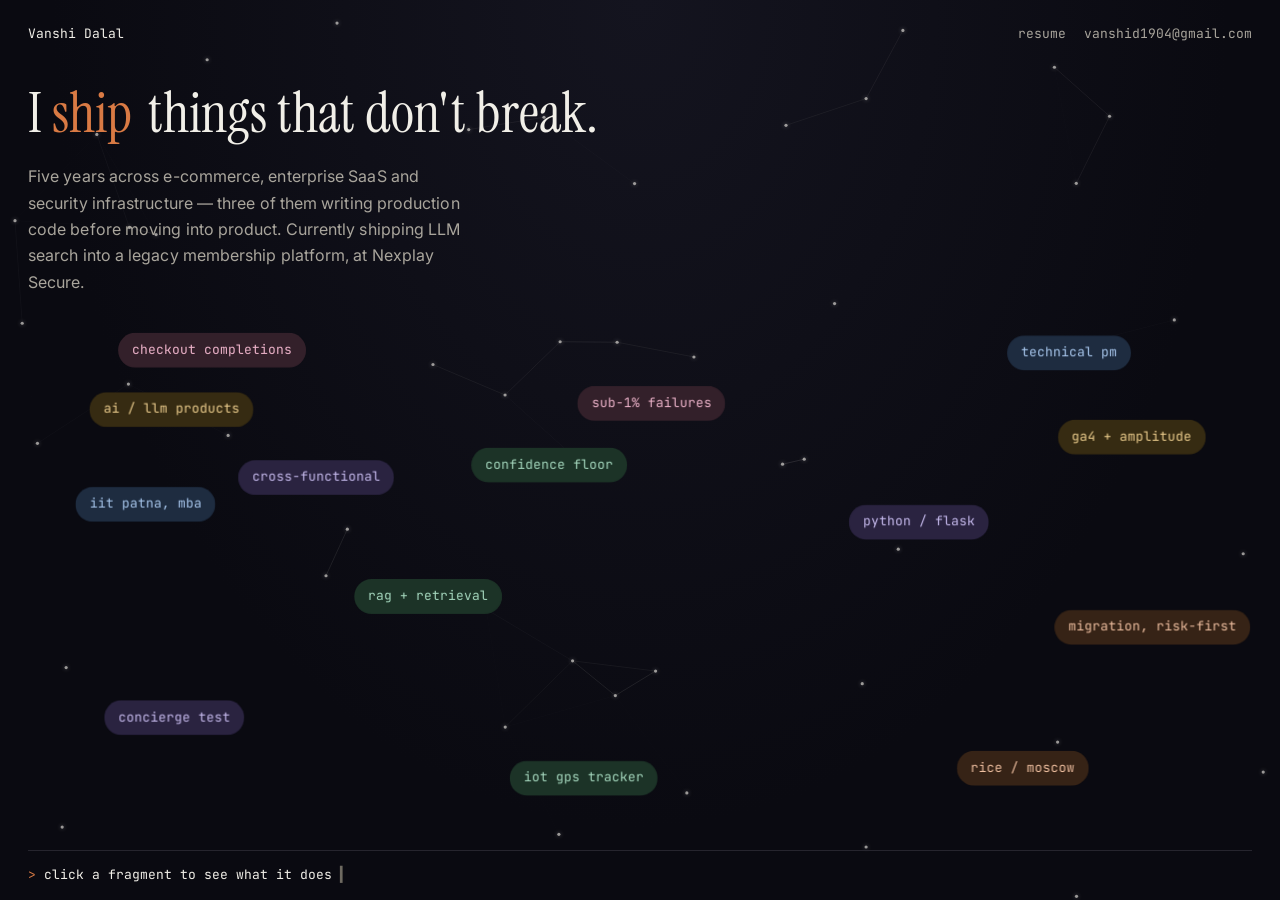
==== index.html @ c05b02e8 "portfolio added" ====
<!DOCTYPE html>
<html lang="en">
<head>
<meta charset="UTF-8" />
<meta name="viewport" content="width=device-width, initial-scale=1.0" />
<meta name="color-scheme" content="dark" />
<meta name="theme-color" content="#0A0A11" />
<link rel="icon" href="favicon.svg" type="image/svg+xml" />
<link rel="icon" href="favicon-32.png" sizes="32x32" type="image/png" />
<link rel="icon" href="favicon-16.png" sizes="16x16" type="image/png" />
<link rel="apple-touch-icon" href="apple-touch-icon.png" />
<title>Vanshi Dalal — Technical Product Manager</title>
<meta name="description" content="Vanshi Dalal is a technical product manager working across e-commerce, enterprise SaaS and security infrastructure, currently shipping LLM search into a legacy membership platform." />
<link rel="canonical" href="https://vanshid.space/" />
<meta property="og:type" content="website" />
<meta property="og:title" content="Vanshi Dalal — Technical Product Manager" />
<meta property="og:description" content="Five years across e-commerce, enterprise SaaS and security infrastructure. Currently shipping LLM search into a legacy membership platform." />
<meta property="og:url" content="https://vanshid.space/" />
<meta name="twitter:card" content="summary" />
<meta name="twitter:title" content="Vanshi Dalal — Technical Product Manager" />
<meta name="twitter:description" content="Five years across e-commerce, enterprise SaaS and security infrastructure. Currently shipping LLM search into a legacy membership platform." />
<link rel="preconnect" href="https://fonts.googleapis.com">
<link rel="preconnect" href="https://fonts.gstatic.com" crossorigin>
<link href="https://fonts.googleapis.com/css2?family=Instrument+Serif:ital@0;1&family=Inter:wght@400;500&family=JetBrains+Mono:wght@400;500&display=swap" rel="stylesheet">
<link rel="stylesheet" href="style.css">
</head>
<body>

<canvas id="bg-field" aria-hidden="true"></canvas>

<header class="page">

  <nav class="nav">
    <span class="wordmark">Vanshi Dalal</span>
    <span class="nav-links">
      <a class="nav-link" href="Vanshi_Dalal_Resume.pdf" target="_blank" rel="noopener">resume</a>
      <a class="nav-link" href="mailto:vanshid1904@gmail.com">vanshid1904@gmail.com</a>
    </span>
  </nav>

  <div class="headline">
    <h1>I <span id="cycle">ship</span> <br class="mobile-break">things that don't break.</h1>
    <p class="sub">Five years across e-commerce, enterprise SaaS and security infrastructure — three of them writing production code before moving into product. Currently shipping LLM search into a legacy membership platform, at Nexplay Secure.</p>
  </div>

  <div class="stage" id="stage" aria-label="Drag or click a fragment to read more"></div>

  <div class="console" id="console">
    <span class="console-prompt">&gt;</span>
    <span id="console-text">click a fragment to see what it does</span>
    <span class="cursor">▍</span>
  </div>

</header>

<script src="script.js"></script>
</body>
</html>
---- style.css ----
:root{
  --bg: #0A0A11;
  --bg-glow: #14141F;
  --ink: #F1EFE8;
  --ink-soft: #A9A59C;
  --ink-faint: #6E6A61;
  --line: #26252E;
  --line-strong: #37363F;
  --accent: #D97A44;

  --chip-1-bg: #2A2340; --chip-1-fg: #C7BBEE;
  --chip-2-bg: #1C3327; --chip-2-fg: #A6D9BF;
  --chip-3-bg: #362316; --chip-3-fg: #EFBFA0;
  --chip-4-bg: #33202A; --chip-4-fg: #EEB4CB;
  --chip-5-bg: #1E2C40; --chip-5-fg: #A9C8EE;
  --chip-6-bg: #362B12; --chip-6-fg: #EDCE8E;

  --field-dot: rgba(241, 239, 232, 0.6);
  --field-line: rgba(241, 239, 232, 0.14);

  --serif: 'Instrument Serif', Georgia, serif;
  --sans: 'Inter', -apple-system, BlinkMacSystemFont, sans-serif;
  --mono: 'JetBrains Mono', ui-monospace, monospace;
}

*{ box-sizing: border-box; }

@media (prefers-reduced-motion: reduce){
  *{ animation-duration: 0.01ms !important; transition-duration: 0.01ms !important; }
}

html, body{ height: 100%; }
html{ overflow-x: hidden; color-scheme: dark; }
body{
  margin: 0;
  overflow-x: hidden;
  background: radial-gradient(ellipse at top, var(--bg-glow) 0%, var(--bg) 65%);
  color: var(--ink);
  font-family: var(--sans);
  font-size: 16px;
  line-height: 1.6;
  -webkit-font-smoothing: antialiased;
}

a{ color: inherit; }

#bg-field{
  position: fixed;
  inset: 0;
  z-index: 0;
  pointer-events: none;
  display: block;
}

.page{
  position: relative;
  z-index: 1;
  min-height: 100vh;
  min-height: 100dvh;
  display: flex;
  flex-direction: column;
  padding: 24px 28px 0;
  max-width: 1400px;
  width: 100%;
  margin: 0 auto;
}

.nav{
  display: flex;
  justify-content: space-between;
  align-items: center;
  font-family: var(--mono);
  font-size: 13px;
  flex-shrink: 0;
}
.wordmark{ color: var(--ink); }
.nav-links{ display: flex; align-items: center; gap: 18px; }
.nav-link{ text-decoration: none; color: var(--ink-soft); }
.nav-link:hover{ color: var(--ink); }
.nav-link:focus-visible{ outline: 1.5px solid var(--ink); outline-offset: 3px; }

.headline{
  margin-top: 36px;
  max-width: 640px;
  flex-shrink: 0;
}
.headline h1{
  font-family: var(--serif);
  font-weight: 400;
  margin: 0;
  font-size: clamp(34px, 5.8vw, 56px);
  line-height: 1.15;
  letter-spacing: 0;
}
#cycle{
  display: inline-block;
  text-align: left;
  white-space: nowrap;
  color: var(--accent);
  transition: opacity 0.25s ease;
}
.mobile-break{ display: none; }
.sub{
  font-size: 16px;
  line-height: 1.65;
  letter-spacing: 0.005em;
  color: var(--ink-soft);
  max-width: 440px;
  margin: 18px 0 0;
}

.stage{
  position: relative;
  flex: 1;
  min-height: 320px;
  margin-top: 18px;
}

.console{
  flex-shrink: 0;
  border-top: 0.5px solid var(--line);
  padding: 14px 0;
  font-family: var(--mono);
  font-size: 13px;
  color: var(--ink-soft);
  display: flex;
  align-items: baseline;
  gap: 8px;
}
.console-prompt{ color: var(--accent); }
#console-text{ color: var(--ink); }
.cursor{
  color: var(--ink-faint);
  animation: blink 1.1s steps(1) infinite;
}
@keyframes blink{ 50%{ opacity: 0; } }

.frag{
  position: absolute;
  padding: 7px 14px;
  border-radius: 999px;
  font-family: var(--mono);
  font-size: 13px;
  white-space: nowrap;
  cursor: grab;
  user-select: none;
  -webkit-touch-callout: none;
  touch-action: none;
  z-index: 4;
  will-change: transform;
}
.frag:active{ cursor: grabbing; }
.frag:focus-visible{ outline: 1.5px solid var(--ink); outline-offset: 2px; }
.frag.is-active{ box-shadow: 0 0 0 1.5px var(--ink) inset; z-index: 5; }

@media (max-width: 560px){
  .page{ padding: 20px 20px 0; }
  .nav{ flex-wrap: wrap; row-gap: 6px; }
  .nav-links{ flex-wrap: wrap; gap: 12px; }
  .headline{ margin-top: 28px; }
  .stage{ min-height: 360px; }
  .frag{ font-size: 12.5px; padding: 6px 12px; }
  .mobile-break{ display: inline; }
}

@media (max-width: 380px){
  .frag{
    white-space: normal;
    max-width: 58vw;
    line-height: 1.3;
    text-align: center;
  }
}
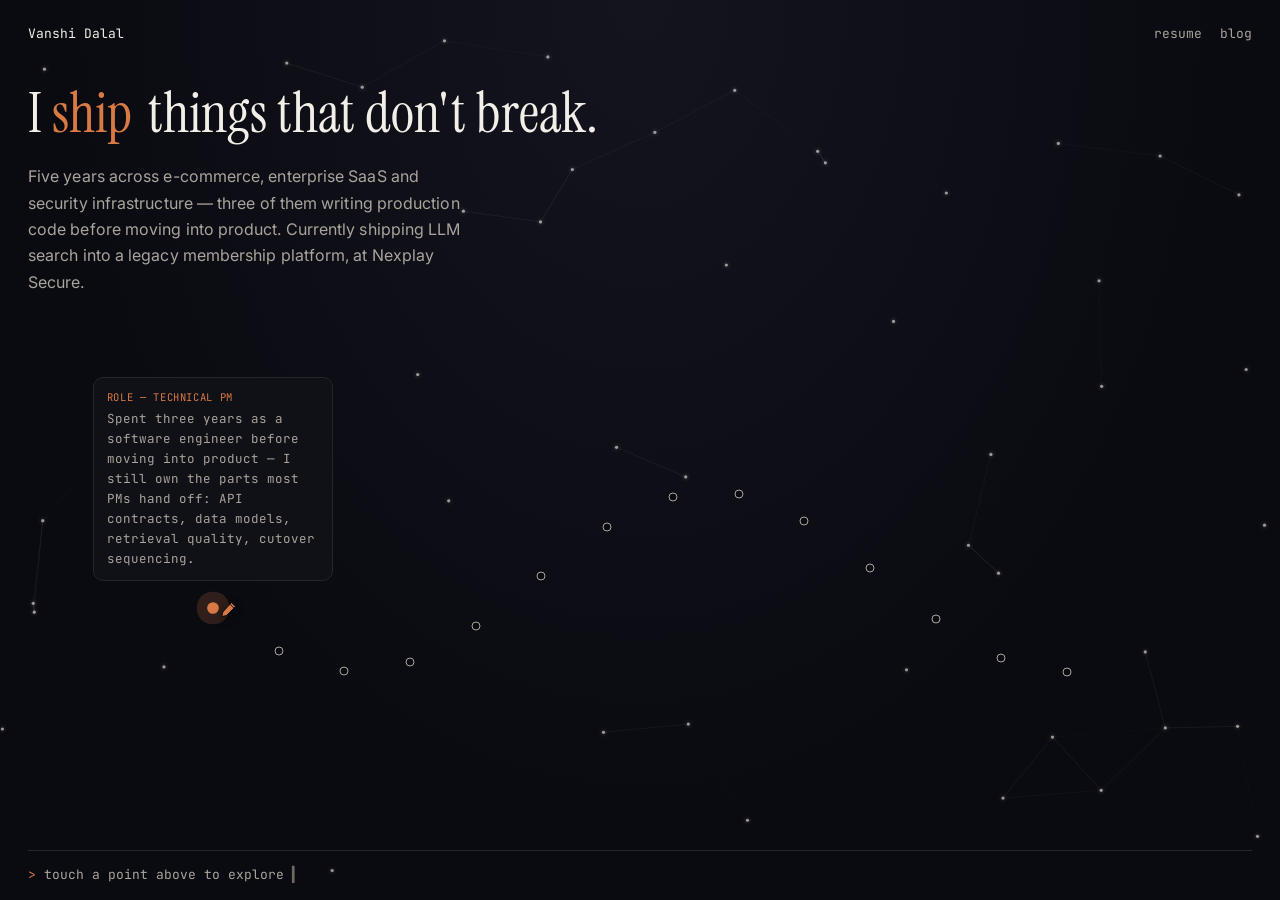
==== commit af18b709: "new ui added" ====
--- a/index.html
+++ b/index.html
@@ -22,7 +22,7 @@
 <link rel="preconnect" href="https://fonts.googleapis.com">
 <link rel="preconnect" href="https://fonts.gstatic.com" crossorigin>
 <link href="https://fonts.googleapis.com/css2?family=Instrument+Serif:ital@0;1&family=Inter:wght@400;500&family=JetBrains+Mono:wght@400;500&display=swap" rel="stylesheet">
-<link rel="stylesheet" href="style.css">
+<link rel="stylesheet" href="style.css?v=6">
 </head>
 <body>
 
@@ -34,7 +34,7 @@
     <span class="wordmark">Vanshi Dalal</span>
     <span class="nav-links">
       <a class="nav-link" href="Vanshi_Dalal_Resume.pdf" target="_blank" rel="noopener">resume</a>
-      <a class="nav-link" href="mailto:vanshid1904@gmail.com">vanshid1904@gmail.com</a>
+      <a class="nav-link" href="blog.html">blog</a>
     </span>
   </nav>
 
@@ -43,16 +43,27 @@
     <p class="sub">Five years across e-commerce, enterprise SaaS and security infrastructure — three of them writing production code before moving into product. Currently shipping LLM search into a legacy membership platform, at Nexplay Secure.</p>
   </div>
 
-  <div class="stage" id="stage" aria-label="Drag or click a fragment to read more"></div>
+  <div class="replay-stage" id="replay-stage" aria-label="Drag the scrubber below to move through her career">
+    <div class="replay-cursor" id="replay-cursor" aria-hidden="true">
+      <svg viewBox="0 0 20 20" fill="none">
+        <path d="M13.4 2.6l4 4-9 9-4.6 1 1-4.6z" fill="#D97A44" stroke="#0A0A11" stroke-width="1" stroke-linejoin="round"/>
+        <path d="M11.9 4.1l4 4" stroke="#0A0A11" stroke-width="1"/>
+      </svg>
+    </div>
+    <div class="replay-card" id="replay-card">
+      <span class="replay-card-tag" id="replay-card-tag"></span>
+      <span id="replay-card-text"></span>
+    </div>
+  </div>
 
-  <div class="console" id="console">
+  <div class="console">
     <span class="console-prompt">&gt;</span>
-    <span id="console-text">click a fragment to see what it does</span>
+    <span>touch a point above to explore</span>
     <span class="cursor">▍</span>
   </div>
 
 </header>
 
-<script src="script.js"></script>
+<script src="script.js?v=8"></script>
 </body>
 </html>
--- a/style.css
+++ b/style.css
@@ -109,11 +109,69 @@
   margin: 18px 0 0;
 }
 
-.stage{
+/* ---------- session replay: touch the dots directly, no separate scrubber ---------- */
+.replay-stage{
   position: relative;
   flex: 1;
   min-height: 320px;
   margin-top: 18px;
+  cursor: pointer;
+  touch-action: none; /* we handle the drag ourselves; stops the page from scrolling under the finger */
+  -webkit-user-select: none;
+  user-select: none;
+}
+
+.replay-node{
+  position: absolute;
+  width: 9px; height: 9px;
+  border-radius: 50%;
+  background: var(--bg);
+  border: 1.5px solid var(--ink-soft);
+  transform: translate(-50%, -50%);
+  transition: background 0.2s ease, border-color 0.2s ease, box-shadow 0.2s ease, transform 0.2s ease;
+  pointer-events: none;
+}
+.replay-node.active{
+  background: var(--accent);
+  border-color: var(--accent);
+  box-shadow: 0 0 0 8px rgba(217, 122, 68, 0.18);
+  transform: translate(-50%, -50%) scale(1.3);
+}
+
+.replay-cursor{
+  position: absolute;
+  width: 20px; height: 20px;
+  z-index: 5;
+  pointer-events: none;
+  transition: left 0.05s linear, top 0.05s linear;
+}
+.replay-cursor svg{ width: 100%; height: 100%; filter: drop-shadow(0 2px 4px rgba(0,0,0,0.5)); }
+
+.replay-card{
+  position: absolute;
+  width: 240px;
+  background: #101017;
+  border: 1px solid var(--line);
+  border-radius: 10px;
+  padding: 11px 13px;
+  font-family: var(--mono);
+  font-size: 12.5px;
+  line-height: 1.6;
+  color: var(--ink-soft);
+  opacity: 0;
+  transition: opacity 0.25s ease;
+  transform: translate(-50%, 0);
+  pointer-events: none;
+  z-index: 6;
+}
+.replay-card.show{ opacity: 1; }
+.replay-card-tag{
+  display: block;
+  color: var(--accent);
+  margin-bottom: 4px;
+  font-size: 10.5px;
+  text-transform: uppercase;
+  letter-spacing: 0.06em;
 }
 
 .console{
@@ -127,47 +185,170 @@
   align-items: baseline;
   gap: 8px;
 }
-.console-prompt{ color: var(--accent); }
-#console-text{ color: var(--ink); }
+.console-prompt{ color: var(--accent); flex-shrink: 0; }
+
 .cursor{
+  flex-shrink: 0;
   color: var(--ink-faint);
   animation: blink 1.1s steps(1) infinite;
 }
 @keyframes blink{ 50%{ opacity: 0; } }
 
-.frag{
-  position: absolute;
-  padding: 7px 14px;
-  border-radius: 999px;
-  font-family: var(--mono);
-  font-size: 13px;
-  white-space: nowrap;
-  cursor: grab;
-  user-select: none;
-  -webkit-touch-callout: none;
-  touch-action: none;
-  z-index: 4;
-  will-change: transform;
-}
-.frag:active{ cursor: grabbing; }
-.frag:focus-visible{ outline: 1.5px solid var(--ink); outline-offset: 2px; }
-.frag.is-active{ box-shadow: 0 0 0 1.5px var(--ink) inset; z-index: 5; }
+@media (min-width: 1200px){
+  .replay-stage{ min-height: 420px; }
+}
 
 @media (max-width: 560px){
   .page{ padding: 20px 20px 0; }
   .nav{ flex-wrap: wrap; row-gap: 6px; }
   .nav-links{ flex-wrap: wrap; gap: 12px; }
   .headline{ margin-top: 28px; }
-  .stage{ min-height: 360px; }
-  .frag{ font-size: 12.5px; padding: 6px 12px; }
-  .mobile-break{ display: inline; }
-}
-
-@media (max-width: 380px){
-  .frag{
-    white-space: normal;
-    max-width: 58vw;
-    line-height: 1.3;
-    text-align: center;
-  }
-}
+  .replay-stage{ min-height: 360px; }
+  .replay-card{ width: 190px; font-size: 11px; padding: 9px 11px; }
+  .console{ font-size: 12px; }
+}
+
+.site-footer{
+  flex-shrink: 0;
+  border-top: 0.5px solid var(--line);
+  padding: 18px 0 28px;
+  display: flex;
+  justify-content: space-between;
+  align-items: center;
+  flex-wrap: wrap;
+  gap: 14px;
+}
+.footer-note{
+  font-family: var(--mono);
+  font-size: 12.5px;
+  color: var(--ink-faint);
+}
+.coffee-link{
+  display: flex;
+  align-items: center;
+  gap: 8px;
+  font-family: var(--mono);
+  font-size: 13px;
+  color: var(--ink-soft);
+  text-decoration: none;
+  border: 1px solid var(--line-strong);
+  border-radius: 999px;
+  padding: 8px 16px;
+  transition: color 0.15s ease, border-color 0.15s ease;
+}
+.coffee-link:hover{ color: var(--ink); border-color: var(--ink-faint); }
+.coffee-link svg{ width: 14px; height: 14px; flex-shrink: 0; }
+
+/* ---------- blog page ---------- */
+.blog-page{
+  position: relative;
+  z-index: 1;
+  min-height: 100vh;
+  min-height: 100dvh;
+  display: flex;
+  flex-direction: column;
+  padding: 24px 28px 0;
+  max-width: 1080px;
+  width: 100%;
+  margin: 0 auto;
+}
+.blog-hero{ margin-top: 64px; max-width: 640px; }
+.blog-hero h1{
+  font-family: var(--serif);
+  font-weight: 400;
+  margin: 0;
+  font-size: clamp(40px, 7vw, 68px);
+  line-height: 1.05;
+}
+.blog-hero p{
+  color: var(--ink-soft);
+  margin: 18px 0 0;
+  max-width: 460px;
+  font-size: 17px;
+}
+.blog-section{ margin-top: 88px; }
+.blog-eyebrow{
+  display: block;
+  font-family: var(--mono);
+  font-size: 11px;
+  letter-spacing: 0.12em;
+  text-transform: uppercase;
+  margin-bottom: 10px;
+}
+.blog-eyebrow.ai{ color: var(--chip-5-fg); }
+.blog-eyebrow.sec{ color: var(--chip-2-fg); }
+.blog-eyebrow.pm{ color: var(--chip-6-fg); }
+.blog-section-head h2{
+  font-family: var(--serif);
+  font-weight: 400;
+  font-size: clamp(26px, 3.4vw, 34px);
+  margin: 0 0 40px;
+}
+
+.blog-grid{
+  display: grid;
+  grid-template-columns: repeat(2, minmax(0, 1fr));
+  column-gap: 40px;
+  row-gap: 56px;
+}
+.blog-card{
+  display: block;
+  text-decoration: none;
+  color: inherit;
+}
+.blog-thumb{
+  display: block;
+  width: 100%;
+  aspect-ratio: 16 / 10;
+  border-radius: 16px;
+  object-fit: cover;
+  background: var(--bg-glow);
+  margin-bottom: 20px;
+  transition: transform 0.35s cubic-bezier(.2,.7,.3,1);
+}
+.blog-card:hover .blog-thumb{ transform: scale(1.015); }
+.blog-thumb.placeholder{
+  display: flex;
+  align-items: center;
+  justify-content: center;
+}
+.blog-thumb.placeholder svg{ width: 34%; height: 34%; opacity: 0.9; }
+.blog-thumb.placeholder.ai{ background: linear-gradient(150deg, var(--chip-5-bg), #101826); color: var(--chip-5-fg); }
+.blog-thumb.placeholder.sec{ background: linear-gradient(150deg, var(--chip-2-bg), #0f1a14); color: var(--chip-2-fg); }
+.blog-thumb.placeholder.pm{ background: linear-gradient(150deg, var(--chip-6-bg), #1c1608); color: var(--chip-6-fg); }
+.blog-card-title{
+  display: block;
+  font-family: var(--serif);
+  font-size: 24px;
+  line-height: 1.25;
+  color: var(--ink);
+  transition: color 0.15s ease;
+}
+.blog-card:hover .blog-card-title{ color: var(--accent); }
+.blog-card-excerpt{
+  display: block;
+  font-size: 14px;
+  color: var(--ink-soft);
+  margin-top: 10px;
+  overflow: hidden;
+  text-overflow: ellipsis;
+  display: -webkit-box;
+  -webkit-line-clamp: 2;
+  -webkit-box-orient: vertical;
+}
+.blog-card-meta{
+  display: block;
+  font-family: var(--mono);
+  font-size: 11px;
+  letter-spacing: 0.04em;
+  text-transform: uppercase;
+  color: var(--ink-faint);
+  margin-top: 14px;
+}
+
+@media (max-width: 720px){
+  .blog-page{ padding: 20px 20px 0; }
+  .blog-hero{ margin-top: 36px; }
+  .blog-section{ margin-top: 60px; }
+  .blog-grid{ grid-template-columns: 1fr; row-gap: 44px; }
+}
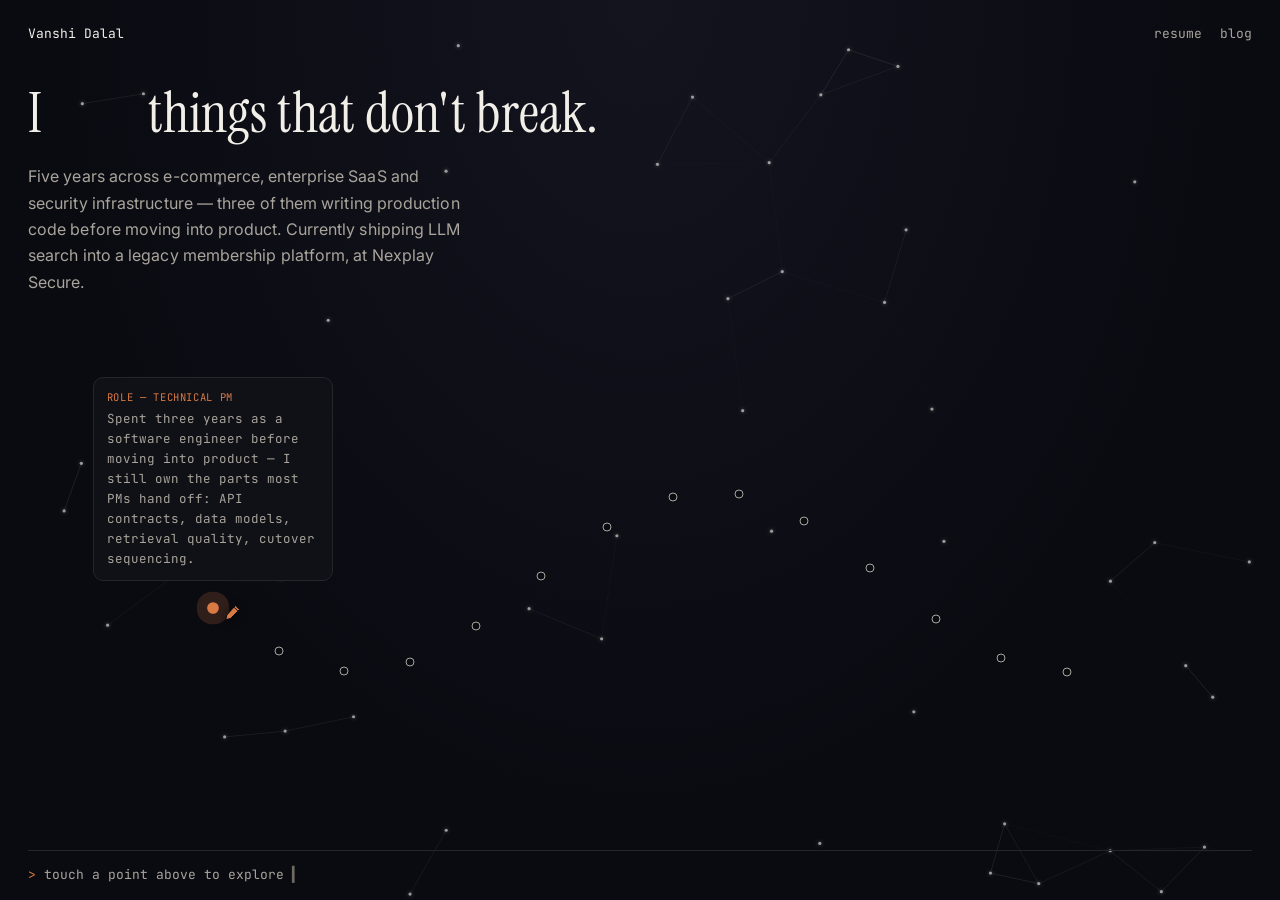
==== commit ff126616: "wip:changes" ====
--- a/index.html
+++ b/index.html
@@ -64,6 +64,6 @@
 
 </header>
 
-<script src="script.js?v=8"></script>
+<script src="script.js?v=9"></script>
 </body>
 </html>
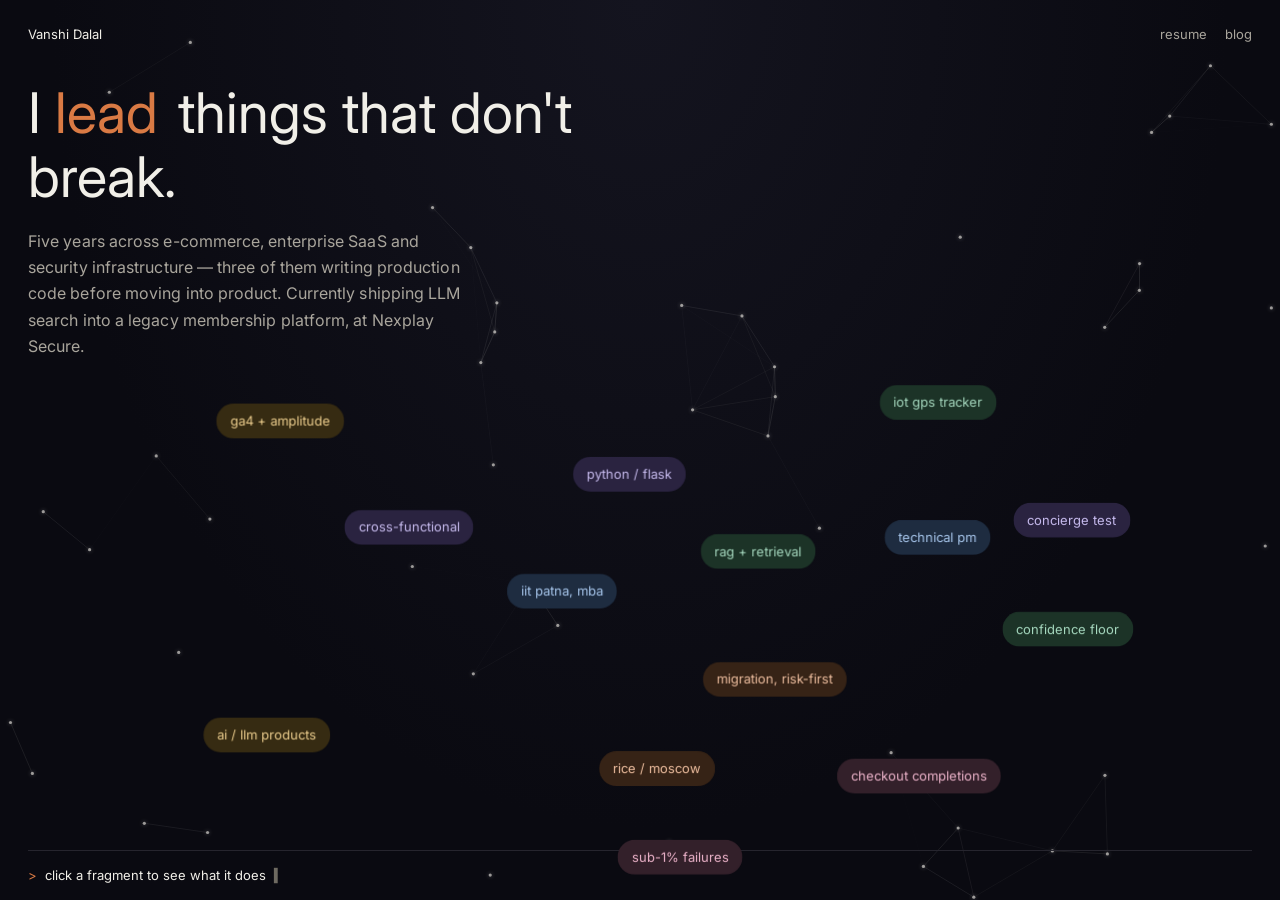
==== commit 2e6dd754: "reverted fragments" ====
--- a/index.html
+++ b/index.html
@@ -22,7 +22,7 @@
 <link rel="preconnect" href="https://fonts.googleapis.com">
 <link rel="preconnect" href="https://fonts.gstatic.com" crossorigin>
 <link href="https://fonts.googleapis.com/css2?family=Instrument+Serif:ital@0;1&family=Inter:wght@400;500&family=JetBrains+Mono:wght@400;500&display=swap" rel="stylesheet">
-<link rel="stylesheet" href="style.css?v=6">
+<link rel="stylesheet" href="style.css">
 </head>
 <body>
 
@@ -43,27 +43,16 @@
     <p class="sub">Five years across e-commerce, enterprise SaaS and security infrastructure — three of them writing production code before moving into product. Currently shipping LLM search into a legacy membership platform, at Nexplay Secure.</p>
   </div>
 
-  <div class="replay-stage" id="replay-stage" aria-label="Drag the scrubber below to move through her career">
-    <div class="replay-cursor" id="replay-cursor" aria-hidden="true">
-      <svg viewBox="0 0 20 20" fill="none">
-        <path d="M13.4 2.6l4 4-9 9-4.6 1 1-4.6z" fill="#D97A44" stroke="#0A0A11" stroke-width="1" stroke-linejoin="round"/>
-        <path d="M11.9 4.1l4 4" stroke="#0A0A11" stroke-width="1"/>
-      </svg>
-    </div>
-    <div class="replay-card" id="replay-card">
-      <span class="replay-card-tag" id="replay-card-tag"></span>
-      <span id="replay-card-text"></span>
-    </div>
-  </div>
+  <div class="stage" id="stage" aria-label="Drag or click a fragment to read more"></div>
 
-  <div class="console">
+  <div class="console" id="console">
     <span class="console-prompt">&gt;</span>
-    <span>touch a point above to explore</span>
+    <span id="console-text">click a fragment to see what it does</span>
     <span class="cursor">▍</span>
   </div>
 
 </header>
 
-<script src="script.js?v=9"></script>
+<script src="script.js"></script>
 </body>
 </html>
--- a/style.css
+++ b/style.css
@@ -29,7 +29,10 @@
   *{ animation-duration: 0.01ms !important; transition-duration: 0.01ms !important; }
 }
 
-html, body{ height: 100%; }
+/* no height:100% here — combined with overflow-x:hidden it makes overflow-y
+   compute to auto, turning body into a fixed-height clipped box so the page
+   can't scroll at all. .page/.blog-page already own the full-height layout
+   via min-height:100dvh. */
 html{ overflow-x: hidden; color-scheme: dark; }
 body{
   margin: 0;
@@ -69,7 +72,7 @@
   display: flex;
   justify-content: space-between;
   align-items: center;
-  font-family: var(--mono);
+  font-family: var(--sans);
   font-size: 13px;
   flex-shrink: 0;
 }
@@ -85,7 +88,7 @@
   flex-shrink: 0;
 }
 .headline h1{
-  font-family: var(--serif);
+  font-family: var(--sans);
   font-weight: 400;
   margin: 0;
   font-size: clamp(34px, 5.8vw, 56px);
@@ -109,103 +112,67 @@
   margin: 18px 0 0;
 }
 
-/* ---------- session replay: touch the dots directly, no separate scrubber ---------- */
-.replay-stage{
+.stage{
   position: relative;
   flex: 1;
   min-height: 320px;
   margin-top: 18px;
-  cursor: pointer;
-  touch-action: none; /* we handle the drag ourselves; stops the page from scrolling under the finger */
-  -webkit-user-select: none;
-  user-select: none;
-}
-
-.replay-node{
-  position: absolute;
-  width: 9px; height: 9px;
-  border-radius: 50%;
-  background: var(--bg);
-  border: 1.5px solid var(--ink-soft);
-  transform: translate(-50%, -50%);
-  transition: background 0.2s ease, border-color 0.2s ease, box-shadow 0.2s ease, transform 0.2s ease;
-  pointer-events: none;
-}
-.replay-node.active{
-  background: var(--accent);
-  border-color: var(--accent);
-  box-shadow: 0 0 0 8px rgba(217, 122, 68, 0.18);
-  transform: translate(-50%, -50%) scale(1.3);
-}
-
-.replay-cursor{
-  position: absolute;
-  width: 20px; height: 20px;
-  z-index: 5;
-  pointer-events: none;
-  transition: left 0.05s linear, top 0.05s linear;
-}
-.replay-cursor svg{ width: 100%; height: 100%; filter: drop-shadow(0 2px 4px rgba(0,0,0,0.5)); }
-
-.replay-card{
-  position: absolute;
-  width: 240px;
-  background: #101017;
-  border: 1px solid var(--line);
-  border-radius: 10px;
-  padding: 11px 13px;
-  font-family: var(--mono);
-  font-size: 12.5px;
-  line-height: 1.6;
-  color: var(--ink-soft);
-  opacity: 0;
-  transition: opacity 0.25s ease;
-  transform: translate(-50%, 0);
-  pointer-events: none;
-  z-index: 6;
-}
-.replay-card.show{ opacity: 1; }
-.replay-card-tag{
-  display: block;
-  color: var(--accent);
-  margin-bottom: 4px;
-  font-size: 10.5px;
-  text-transform: uppercase;
-  letter-spacing: 0.06em;
 }
 
 .console{
   flex-shrink: 0;
   border-top: 0.5px solid var(--line);
   padding: 14px 0;
-  font-family: var(--mono);
+  font-family: var(--sans);
   font-size: 13px;
   color: var(--ink-soft);
   display: flex;
   align-items: baseline;
   gap: 8px;
 }
-.console-prompt{ color: var(--accent); flex-shrink: 0; }
-
+.console-prompt{ color: var(--accent); }
+#console-text{ color: var(--ink); }
 .cursor{
-  flex-shrink: 0;
   color: var(--ink-faint);
   animation: blink 1.1s steps(1) infinite;
 }
 @keyframes blink{ 50%{ opacity: 0; } }
 
-@media (min-width: 1200px){
-  .replay-stage{ min-height: 420px; }
-}
+.frag{
+  position: absolute;
+  padding: 7px 14px;
+  border-radius: 999px;
+  font-family: var(--sans);
+  font-size: 13px;
+  white-space: nowrap;
+  cursor: grab;
+  user-select: none;
+  -webkit-touch-callout: none;
+  touch-action: none;
+  z-index: 4;
+  will-change: transform;
+}
+.frag:active{ cursor: grabbing; }
+.frag:focus-visible{ outline: 1.5px solid var(--ink); outline-offset: 2px; }
+.frag.is-active{ box-shadow: 0 0 0 1.5px var(--ink) inset; z-index: 5; }
 
 @media (max-width: 560px){
   .page{ padding: 20px 20px 0; }
   .nav{ flex-wrap: wrap; row-gap: 6px; }
   .nav-links{ flex-wrap: wrap; gap: 12px; }
   .headline{ margin-top: 28px; }
-  .replay-stage{ min-height: 360px; }
-  .replay-card{ width: 190px; font-size: 11px; padding: 9px 11px; }
-  .console{ font-size: 12px; }
+  .stage{ min-height: 360px; }
+  .frag{ font-size: 12.5px; padding: 6px 12px; }
+  .mobile-break{ display: inline; }
+}
+
+@media (max-width: 380px){
+  .frag{
+    white-space: normal;
+    max-width: 58vw;
+    line-height: 1.3;
+    text-align: center;
+  }
 }
 
 .site-footer{
@@ -219,15 +186,22 @@
   gap: 14px;
 }
 .footer-note{
-  font-family: var(--mono);
+  display: flex;
+  align-items: center;
+  gap: 7px;
+  font-family: var(--sans);
   font-size: 12.5px;
   color: var(--ink-faint);
-}
+  text-decoration: none;
+  transition: color 0.15s ease;
+}
+a.footer-note:hover{ color: var(--ink-soft); }
+.footer-note svg{ flex-shrink: 0; }
 .coffee-link{
   display: flex;
   align-items: center;
   gap: 8px;
-  font-family: var(--mono);
+  font-family: var(--sans);
   font-size: 13px;
   color: var(--ink-soft);
   text-decoration: none;
@@ -254,22 +228,37 @@
 }
 .blog-hero{ margin-top: 64px; max-width: 640px; }
 .blog-hero h1{
-  font-family: var(--serif);
+  font-family: var(--sans);
   font-weight: 400;
   margin: 0;
   font-size: clamp(40px, 7vw, 68px);
   line-height: 1.05;
 }
 .blog-hero p{
+  font-family: var(--sans);
   color: var(--ink-soft);
   margin: 18px 0 0;
   max-width: 460px;
-  font-size: 17px;
-}
-.blog-section{ margin-top: 88px; }
+  font-size: 16px;
+}
+/* minmax(0, 1fr), not 1fr: a bare 1fr track has an auto minimum, so the
+   horizontal carousel's max-content width (every card side by side) forces
+   the column — and the whole page — wider than the viewport */
+.blog-sections{
+  display: grid;
+  grid-template-columns: minmax(0, 1fr);
+  column-gap: 56px;
+  row-gap: 0;
+}
+.blog-section{ margin-top: 52px; min-width: 0; }
+
+@media (min-width: 860px){
+  .blog-sections{ grid-template-columns: repeat(2, minmax(0, 1fr)); }
+  .blog-sections .blog-section:nth-child(3){ grid-column: 1 / -1; }
+}
 .blog-eyebrow{
   display: block;
-  font-family: var(--mono);
+  font-family: var(--sans);
   font-size: 11px;
   letter-spacing: 0.12em;
   text-transform: uppercase;
@@ -279,23 +268,44 @@
 .blog-eyebrow.sec{ color: var(--chip-2-fg); }
 .blog-eyebrow.pm{ color: var(--chip-6-fg); }
 .blog-section-head h2{
-  font-family: var(--serif);
+  font-family: var(--sans);
   font-weight: 400;
   font-size: clamp(26px, 3.4vw, 34px);
   margin: 0 0 40px;
 }
 
+/* horizontal, swipe/scroll carousel — one card at a time, centered, no arrows */
+.blog-carousel{ position: relative; }
 .blog-grid{
-  display: grid;
-  grid-template-columns: repeat(2, minmax(0, 1fr));
-  column-gap: 40px;
-  row-gap: 56px;
-}
+  display: flex;
+  align-items: center;
+  overflow-x: auto;
+  overflow-y: hidden;
+  scroll-snap-type: x mandatory;
+  -webkit-overflow-scrolling: touch;
+  width: min(460px, 100%);
+  padding: 14px 0 10px;
+  scrollbar-width: none;
+  -ms-overflow-style: none;
+}
+.blog-grid::-webkit-scrollbar{ display: none; }
 .blog-card{
   display: block;
+  flex: 0 0 100%;
+  width: 100%;
+  scroll-snap-align: center;
+  scroll-snap-stop: always;
   text-decoration: none;
   color: inherit;
-}
+  /* opacity/scale/shadow are driven per-frame by JS as you scroll — this is just the resting state */
+  opacity: 1;
+  transform: scale(1);
+  will-change: transform, opacity, filter;
+}
+.blog-card .blog-thumb{
+  transition: box-shadow 0.2s ease;
+}
+
 .blog-thumb{
   display: block;
   width: 100%;
@@ -318,15 +328,17 @@
 .blog-thumb.placeholder.pm{ background: linear-gradient(150deg, var(--chip-6-bg), #1c1608); color: var(--chip-6-fg); }
 .blog-card-title{
   display: block;
-  font-family: var(--serif);
-  font-size: 24px;
-  line-height: 1.25;
+  font-family: var(--sans);
+  font-weight: 500;
+  font-size: 18px;
+  line-height: 1.35;
   color: var(--ink);
   transition: color 0.15s ease;
 }
 .blog-card:hover .blog-card-title{ color: var(--accent); }
 .blog-card-excerpt{
   display: block;
+  font-family: var(--sans);
   font-size: 14px;
   color: var(--ink-soft);
   margin-top: 10px;
@@ -338,7 +350,7 @@
 }
 .blog-card-meta{
   display: block;
-  font-family: var(--mono);
+  font-family: var(--sans);
   font-size: 11px;
   letter-spacing: 0.04em;
   text-transform: uppercase;
@@ -349,6 +361,5 @@
 @media (max-width: 720px){
   .blog-page{ padding: 20px 20px 0; }
   .blog-hero{ margin-top: 36px; }
-  .blog-section{ margin-top: 60px; }
-  .blog-grid{ grid-template-columns: 1fr; row-gap: 44px; }
-}
+  .blog-section{ margin-top: 44px; }
+}
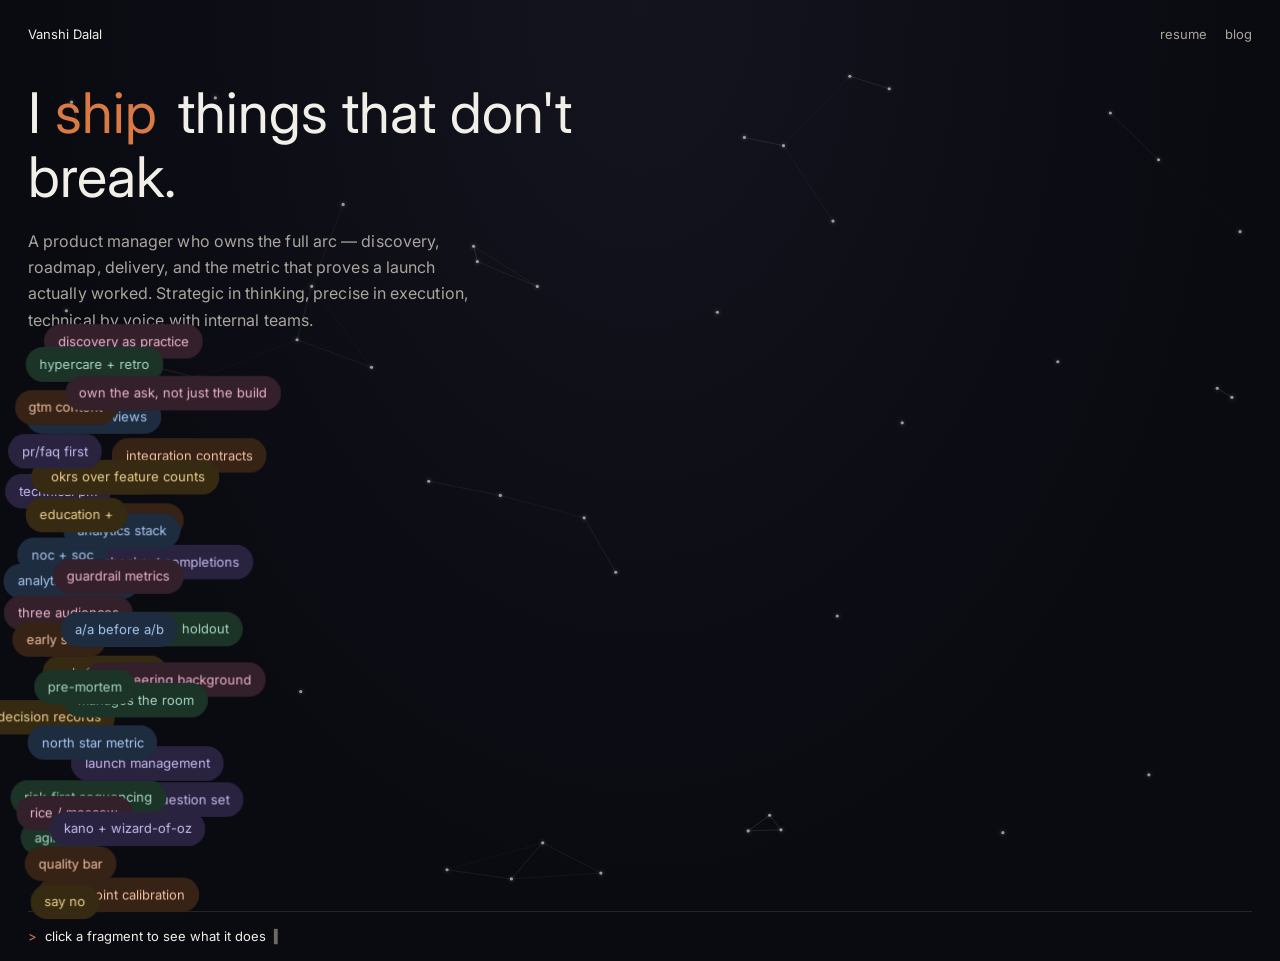
==== commit b65cf843: "fragments fixed" ====
--- a/index.html
+++ b/index.html
@@ -40,7 +40,7 @@
 
   <div class="headline">
     <h1>I <span id="cycle">ship</span> <br class="mobile-break">things that don't break.</h1>
-    <p class="sub">Five years across e-commerce, enterprise SaaS and security infrastructure — three of them writing production code before moving into product. Currently shipping LLM search into a legacy membership platform, at Nexplay Secure.</p>
+    <p class="sub">A product manager who owns the full arc — discovery, roadmap, delivery, and the metric that proves a launch actually worked. Strategic in thinking, precise in execution, technical by voice with internal teams.</p>
   </div>
 
   <div class="stage" id="stage" aria-label="Drag or click a fragment to read more"></div>
--- a/style.css
+++ b/style.css
@@ -115,7 +115,7 @@
 .stage{
   position: relative;
   flex: 1;
-  min-height: 320px;
+  min-height: 560px;
   margin-top: 18px;
 }
 
@@ -161,15 +161,20 @@
   .nav{ flex-wrap: wrap; row-gap: 6px; }
   .nav-links{ flex-wrap: wrap; gap: 12px; }
   .headline{ margin-top: 28px; }
-  .stage{ min-height: 360px; }
-  .frag{ font-size: 12.5px; padding: 6px 12px; }
+  /* smaller pills + a taller stage on phones: a wide fragment set at desktop
+     size fills a ~350px-wide stage almost completely, so they end up
+     permanently in contact and the collisions cancel all their drift out */
+  .stage{ min-height: 900px; }
+  .frag{ font-size: 10.5px; padding: 4px 9px; }
   .mobile-break{ display: inline; }
 }
 
 @media (max-width: 380px){
   .frag{
+    font-size: 10px;
+    padding: 4px 8px;
     white-space: normal;
-    max-width: 58vw;
+    max-width: 46vw;
     line-height: 1.3;
     text-align: center;
   }
@@ -276,6 +281,8 @@
 
 /* horizontal, swipe/scroll carousel — one card at a time, centered, no arrows */
 .blog-carousel{ position: relative; }
+/* plain native horizontal scroller — no touch-action override, so phones
+   handle the swipe themselves (horizontal here, vertical to the page) */
 .blog-grid{
   display: flex;
   align-items: center;
@@ -283,7 +290,7 @@
   overflow-y: hidden;
   scroll-snap-type: x mandatory;
   -webkit-overflow-scrolling: touch;
-  width: min(460px, 100%);
+  width: min(390px, 100%);
   padding: 14px 0 10px;
   scrollbar-width: none;
   -ms-overflow-style: none;
@@ -294,13 +301,13 @@
   flex: 0 0 100%;
   width: 100%;
   scroll-snap-align: center;
-  scroll-snap-stop: always;
   text-decoration: none;
   color: inherit;
-  /* opacity/scale/shadow are driven per-frame by JS as you scroll — this is just the resting state */
+  /* only opacity is animated while scrolling — transform on a snap target
+     shifts its own snap position and fights the browser's snap engine, and
+     a per-frame blur is far too heavy for a phone */
   opacity: 1;
-  transform: scale(1);
-  will-change: transform, opacity, filter;
+  will-change: opacity;
 }
 .blog-card .blog-thumb{
   transition: box-shadow 0.2s ease;
@@ -362,4 +369,21 @@
   .blog-page{ padding: 20px 20px 0; }
   .blog-hero{ margin-top: 36px; }
   .blog-section{ margin-top: 44px; }
-}
+
+  /* more compact cards on phones, and narrower than the scrollport so the
+     next card peeks in at the edge — that's what makes it read as a swipeable
+     carousel instead of a single stacked card */
+  .blog-grid{ padding: 10px 0 6px; gap: 12px; scroll-padding-left: 0; }
+  .blog-card{ flex: 0 0 82%; width: 82%; }
+  .blog-thumb{ aspect-ratio: 2 / 1; border-radius: 12px; margin-bottom: 12px; }
+  .blog-card-title{
+    font-size: 14.5px;
+    line-height: 1.3;
+    overflow: hidden;
+    display: -webkit-box;
+    -webkit-line-clamp: 2;
+    -webkit-box-orient: vertical;
+  }
+  .blog-card-excerpt{ font-size: 12.5px; margin-top: 7px; }
+  .blog-card-meta{ font-size: 10px; margin-top: 9px; }
+}
